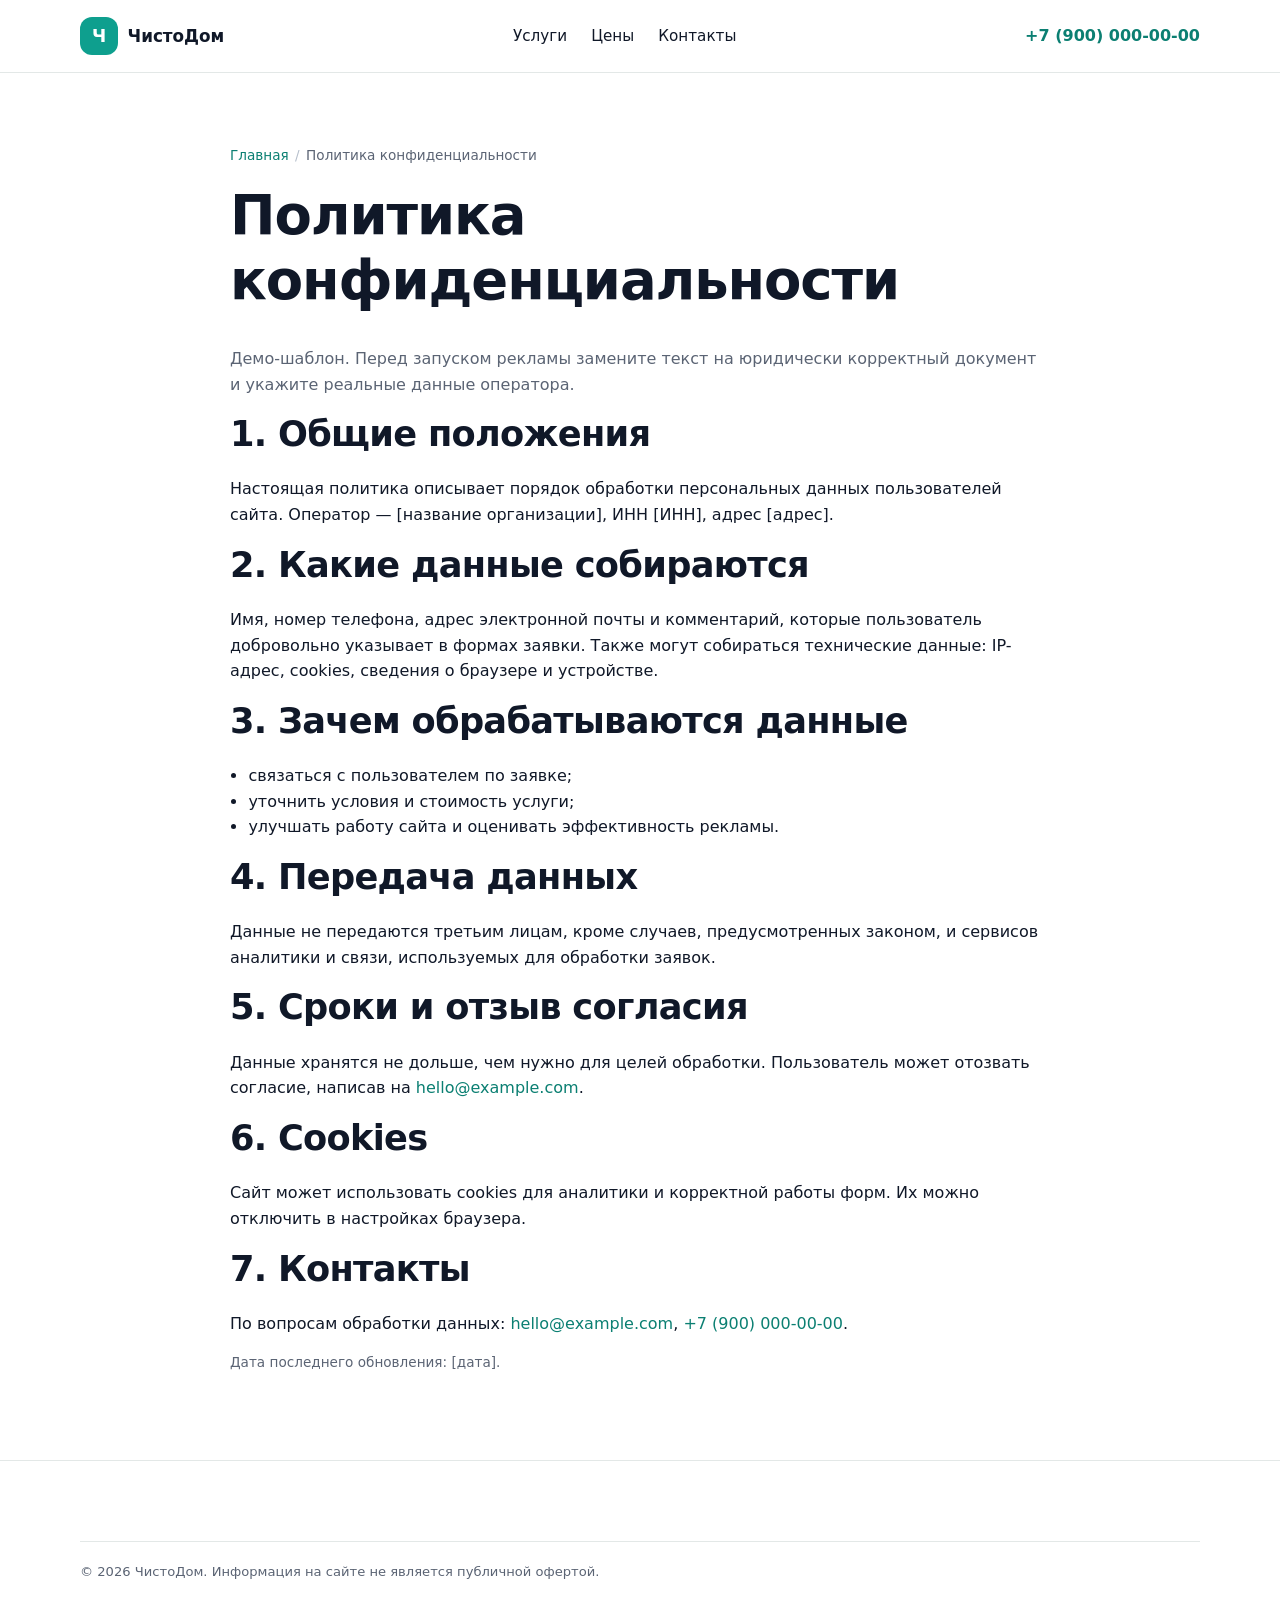
==== privacy.html @ 069d5538 "feat: каркас сайта химчистки и план продвижения" ====
<!DOCTYPE html>
<html lang="ru">
<head>
  <meta charset="utf-8">
  <meta name="viewport" content="width=device-width, initial-scale=1">
  <title>Политика конфиденциальности — ЧистоДом</title>
  <meta name="description" content="Политика обработки персональных данных сайта химчистки ЧистоДом.">
  <meta name="robots" content="noindex, follow">
  <link rel="stylesheet" href="css/styles.css">
</head>
<body>
  <a class="skip-link" href="#main">Перейти к содержанию</a>

  <header class="site-header">
    <div class="container header-inner">
      <a class="logo" href="index.html">
        <span class="logo-mark" aria-hidden="true">Ч</span>
        <span>ЧистоДом</span>
      </a>
      <nav class="nav" data-nav aria-label="Основная навигация">
        <a href="index.html#services">Услуги</a>
        <a href="index.html#prices">Цены</a>
        <a href="index.html#contacts">Контакты</a>
      </nav>
      <a class="header-phone" href="tel:+79000000000">+7 (900) 000-00-00</a>
      <button class="nav-toggle" type="button" data-nav-toggle aria-label="Открыть меню" aria-expanded="false"><span></span></button>
    </div>
  </header>

  <main id="main" class="section">
    <div class="container" style="max-width:820px">
      <div class="breadcrumbs" style="padding:0 0 1rem">
        <ol>
          <li><a href="index.html">Главная</a></li>
          <li>Политика конфиденциальности</li>
        </ol>
      </div>

      <h1>Политика конфиденциальности</h1>
      <p class="muted">Демо-шаблон. Перед запуском рекламы замените текст на юридически корректный документ и укажите реальные данные оператора.</p>

      <h2>1. Общие положения</h2>
      <p>Настоящая политика описывает порядок обработки персональных данных пользователей сайта. Оператор — [название организации], ИНН [ИНН], адрес [адрес].</p>

      <h2>2. Какие данные собираются</h2>
      <p>Имя, номер телефона, адрес электронной почты и комментарий, которые пользователь добровольно указывает в формах заявки. Также могут собираться технические данные: IP-адрес, cookies, сведения о браузере и устройстве.</p>

      <h2>3. Зачем обрабатываются данные</h2>
      <ul>
        <li>связаться с пользователем по заявке;</li>
        <li>уточнить условия и стоимость услуги;</li>
        <li>улучшать работу сайта и оценивать эффективность рекламы.</li>
      </ul>

      <h2>4. Передача данных</h2>
      <p>Данные не передаются третьим лицам, кроме случаев, предусмотренных законом, и сервисов аналитики и связи, используемых для обработки заявок.</p>

      <h2>5. Сроки и отзыв согласия</h2>
      <p>Данные хранятся не дольше, чем нужно для целей обработки. Пользователь может отозвать согласие, написав на <a href="mailto:hello@example.com">hello@example.com</a>.</p>

      <h2>6. Cookies</h2>
      <p>Сайт может использовать cookies для аналитики и корректной работы форм. Их можно отключить в настройках браузера.</p>

      <h2>7. Контакты</h2>
      <p>По вопросам обработки данных: <a href="mailto:hello@example.com">hello@example.com</a>, <a href="tel:+79000000000">+7 (900) 000-00-00</a>.</p>

      <p class="small muted">Дата последнего обновления: [дата].</p>
    </div>
  </main>

  <footer class="site-footer">
    <div class="container">
      <div class="footer-bottom">© <span data-year>2026</span> ЧистоДом. Информация на сайте не является публичной офертой.</div>
    </div>
  </footer>

  <script src="js/main.js" defer></script>
</body>
</html>
---- css/styles.css ----
/* =========================================================
   Химчистка — базовые стили
   Палитра и размеры меняются в :root
   ========================================================= */

:root {
  --ink: #101828;
  --muted: #5b6474;
  --accent: #0e9f8e;
  --accent-dark: #0b7f72;
  --accent-soft: #e6f6f3;
  --bg: #ffffff;
  --soft: #f4f7f6;
  --line: #e3e8e7;
  --radius: 16px;
  --radius-sm: 10px;
  --container: 1120px;
  --shadow: 0 18px 40px rgba(16, 24, 40, 0.08);
  --font: system-ui, -apple-system, "Segoe UI", Roboto, "Helvetica Neue", Arial, sans-serif;
}

*,
*::before,
*::after {
  box-sizing: border-box;
}

html {
  scroll-behavior: smooth;
}

body {
  margin: 0;
  font-family: var(--font);
  color: var(--ink);
  background: var(--bg);
  line-height: 1.6;
  -webkit-font-smoothing: antialiased;
}

img {
  max-width: 100%;
  display: block;
}

a {
  color: var(--accent-dark);
  text-decoration: none;
}

a:hover {
  text-decoration: underline;
}

h1,
h2,
h3,
h4 {
  line-height: 1.2;
  margin: 0 0 0.6em;
  letter-spacing: -0.02em;
}

h1 {
  font-size: clamp(2rem, 4.4vw, 3.4rem);
}

h2 {
  font-size: clamp(1.5rem, 2.8vw, 2.2rem);
}

h3 {
  font-size: 1.2rem;
}

p {
  margin: 0 0 1em;
}

ul {
  padding-left: 1.15em;
}

.container {
  width: min(100% - 2rem, var(--container));
  margin-inline: auto;
}

.section {
  padding: 4.5rem 0;
}

.section--soft {
  background: var(--soft);
}

.section-head {
  max-width: 680px;
  margin-bottom: 2.2rem;
}

.section-head p {
  color: var(--muted);
  margin-bottom: 0;
}

.eyebrow {
  display: inline-block;
  margin-bottom: 0.7rem;
  color: var(--accent-dark);
  font-size: 0.8rem;
  font-weight: 700;
  letter-spacing: 0.08em;
  text-transform: uppercase;
}

/* ---------- Кнопки ---------- */

.btn {
  display: inline-flex;
  align-items: center;
  justify-content: center;
  gap: 0.5rem;
  min-height: 48px;
  padding: 0.75rem 1.4rem;
  border: 1px solid transparent;
  border-radius: 999px;
  font: inherit;
  font-weight: 600;
  text-decoration: none;
  cursor: pointer;
  transition: background-color 0.2s, color 0.2s, border-color 0.2s, transform 0.2s;
}

.btn:hover {
  text-decoration: none;
  transform: translateY(-1px);
}

.btn--primary {
  background: var(--accent);
  color: #fff;
}

.btn--primary:hover {
  background: var(--accent-dark);
}

.btn--ghost {
  border-color: var(--line);
  background: #fff;
  color: var(--ink);
}

.btn--ghost:hover {
  border-color: var(--accent);
  color: var(--accent-dark);
}

.btn--wide {
  width: 100%;
}

/* ---------- Шапка ---------- */

.site-header {
  position: sticky;
  top: 0;
  z-index: 50;
  background: rgba(255, 255, 255, 0.94);
  backdrop-filter: blur(10px);
  border-bottom: 1px solid var(--line);
}

.header-inner {
  display: flex;
  align-items: center;
  justify-content: space-between;
  gap: 1rem;
  min-height: 72px;
}

.logo {
  display: inline-flex;
  align-items: center;
  gap: 0.6rem;
  color: var(--ink);
  font-weight: 800;
  font-size: 1.05rem;
  text-decoration: none;
}

.logo:hover {
  text-decoration: none;
}

.logo-mark {
  display: grid;
  place-items: center;
  width: 38px;
  height: 38px;
  border-radius: 12px;
  background: var(--accent);
  color: #fff;
  font-size: 1.1rem;
}

.nav {
  display: flex;
  align-items: center;
  gap: 1.5rem;
}

.nav a {
  color: var(--ink);
  font-size: 0.95rem;
  font-weight: 500;
}

.nav a:hover {
  color: var(--accent-dark);
  text-decoration: none;
}

.header-phone {
  font-weight: 700;
  white-space: nowrap;
}

.nav-toggle {
  display: none;
  width: 44px;
  height: 44px;
  padding: 0;
  border: 1px solid var(--line);
  border-radius: 12px;
  background: #fff;
  cursor: pointer;
}

.nav-toggle span,
.nav-toggle span::before,
.nav-toggle span::after {
  display: block;
  width: 20px;
  height: 2px;
  margin-inline: auto;
  background: var(--ink);
  content: "";
  position: relative;
}

.nav-toggle span::before {
  position: absolute;
  top: -6px;
}

.nav-toggle span::after {
  position: absolute;
  top: 6px;
}

/* ---------- Hero ---------- */

.hero {
  position: relative;
  overflow: hidden;
  padding: 5rem 0 4.5rem;
  background:
    radial-gradient(circle at 85% 15%, rgba(14, 159, 142, 0.16), transparent 45%),
    linear-gradient(180deg, #f7fbfa 0%, #ffffff 100%);
}

.hero-grid {
  display: grid;
  grid-template-columns: 1.15fr 0.85fr;
  gap: 3rem;
  align-items: center;
}

.hero p.lead {
  max-width: 560px;
  font-size: 1.12rem;
  color: var(--muted);
}

.hero-actions {
  display: flex;
  flex-wrap: wrap;
  gap: 0.8rem;
  margin: 1.6rem 0 1.4rem;
}

.hero-points {
  display: flex;
  flex-wrap: wrap;
  gap: 0.5rem 1.2rem;
  padding: 0;
  margin: 0;
  list-style: none;
  color: var(--muted);
  font-size: 0.92rem;
}

.hero-points li::before {
  content: "✓";
  margin-right: 0.4rem;
  color: var(--accent);
  font-weight: 700;
}

.hero-card {
  padding: 1.6rem;
  border: 1px solid var(--line);
  border-radius: var(--radius);
  background: #fff;
  box-shadow: var(--shadow);
}

.hero-card h3 {
  margin-bottom: 0.3rem;
}

.hero-card p {
  color: var(--muted);
  font-size: 0.92rem;
}

.mini-form {
  display: grid;
  gap: 0.7rem;
}

.field {
  display: grid;
  gap: 0.3rem;
}

.field label {
  font-size: 0.82rem;
  font-weight: 600;
  color: var(--muted);
}

input,
select,
textarea {
  width: 100%;
  min-height: 46px;
  padding: 0.65rem 0.8rem;
  border: 1px solid var(--line);
  border-radius: var(--radius-sm);
  background: #fff;
  color: var(--ink);
  font: inherit;
  font-size: 0.95rem;
}

input:focus,
select:focus,
textarea:focus {
  outline: 2px solid rgba(14, 159, 142, 0.35);
  outline-offset: 1px;
  border-color: var(--accent);
}

textarea {
  min-height: 90px;
  resize: vertical;
}

.form-note {
  margin: 0;
  color: var(--muted);
  font-size: 0.78rem;
}

.form-status {
  margin: 0;
  font-size: 0.88rem;
  color: var(--accent-dark);
}

/* ---------- Сетки и карточки ---------- */

.grid {
  display: grid;
  gap: 1.2rem;
}

.grid--3 {
  grid-template-columns: repeat(3, 1fr);
}

.grid--4 {
  grid-template-columns: repeat(4, 1fr);
}

.card {
  padding: 1.5rem;
  border: 1px solid var(--line);
  border-radius: var(--radius);
  background: #fff;
}

.card h3 {
  margin-bottom: 0.4rem;
}

.card p {
  margin: 0;
  color: var(--muted);
  font-size: 0.94rem;
}

.card-link {
  display: inline-block;
  margin-top: 1rem;
  font-weight: 600;
  font-size: 0.92rem;
}

.service-card {
  display: flex;
  flex-direction: column;
  transition: border-color 0.2s, transform 0.2s, box-shadow 0.2s;
}

.service-card:hover {
  border-color: var(--accent);
  transform: translateY(-2px);
  box-shadow: var(--shadow);
}

.service-icon {
  display: grid;
  place-items: center;
  width: 46px;
  height: 46px;
  margin-bottom: 1rem;
  border-radius: 12px;
  background: var(--accent-soft);
  color: var(--accent-dark);
  font-size: 1.25rem;
}

.service-card .card-link {
  margin-top: auto;
  padding-top: 1rem;
}

/* ---------- Шаги ---------- */

.steps {
  counter-reset: step;
  display: grid;
  gap: 1.2rem;
  grid-template-columns: repeat(3, 1fr);
}

.step {
  position: relative;
  padding: 1.5rem;
  border-radius: var(--radius);
  background: #fff;
  border: 1px solid var(--line);
}

.step::before {
  counter-increment: step;
  content: counter(step);
  display: grid;
  place-items: center;
  width: 36px;
  height: 36px;
  margin-bottom: 1rem;
  border-radius: 50%;
  background: var(--accent);
  color: #fff;
  font-weight: 700;
}

.step p {
  margin: 0;
  color: var(--muted);
  font-size: 0.94rem;
}

/* ---------- Преимущества ---------- */

.feature {
  padding: 1.2rem 0;
}

.feature h3 {
  font-size: 1.02rem;
  margin-bottom: 0.25rem;
}

.feature p {
  margin: 0;
  color: var(--muted);
  font-size: 0.9rem;
}

/* ---------- Отзывы ---------- */

.review {
  display: flex;
  flex-direction: column;
  gap: 0.7rem;
  padding: 1.4rem;
  border: 1px solid var(--line);
  border-radius: var(--radius);
  background: #fff;
}

.review p {
  margin: 0;
  font-size: 0.94rem;
}

.review-author {
  color: var(--muted);
  font-size: 0.85rem;
}

.stars {
  color: #f0a500;
  letter-spacing: 0.1em;
}

/* ---------- FAQ ---------- */

.faq {
  display: grid;
  gap: 0.7rem;
  max-width: 820px;
}

.faq details {
  border: 1px solid var(--line);
  border-radius: var(--radius-sm);
  background: #fff;
  padding: 1rem 1.2rem;
}

.faq summary {
  cursor: pointer;
  font-weight: 600;
  list-style: none;
}

.faq summary::-webkit-details-marker {
  display: none;
}

.faq summary::after {
  content: "+";
  float: right;
  color: var(--accent-dark);
  font-size: 1.2rem;
  line-height: 1;
}

.faq details[open] summary::after {
  content: "–";
}

.faq details p {
  margin: 0.8rem 0 0;
  color: var(--muted);
  font-size: 0.94rem;
}

/* ---------- CTA ---------- */

.cta {
  display: grid;
  grid-template-columns: 1.2fr 0.8fr;
  gap: 2rem;
  align-items: center;
  padding: 2.4rem;
  border-radius: var(--radius);
  background: var(--ink);
  color: #fff;
}

.cta h2 {
  margin-bottom: 0.4rem;
}

.cta p {
  margin: 0;
  color: #c8d0dd;
}

.cta .btn--primary {
  background: var(--accent);
}

/* ---------- Форма ---------- */

.contact-grid {
  display: grid;
  grid-template-columns: 1fr 1fr;
  gap: 2rem;
  align-items: start;
}

.contact-form {
  display: grid;
  gap: 0.9rem;
  padding: 1.6rem;
  border: 1px solid var(--line);
  border-radius: var(--radius);
  background: #fff;
}

.contact-list {
  padding: 0;
  margin: 1.2rem 0 0;
  list-style: none;
  display: grid;
  gap: 0.7rem;
  color: var(--muted);
}

.contact-list strong {
  color: var(--ink);
}

/* ---------- Подвал ---------- */

.site-footer {
  padding: 3rem 0 2rem;
  border-top: 1px solid var(--line);
  background: #fff;
  color: var(--muted);
  font-size: 0.9rem;
}

.footer-grid {
  display: grid;
  grid-template-columns: 1.4fr 1fr 1fr;
  gap: 2rem;
}

.footer-grid h4 {
  color: var(--ink);
  font-size: 0.95rem;
  margin-bottom: 0.6rem;
}

.footer-grid ul {
  padding: 0;
  margin: 0;
  list-style: none;
  display: grid;
  gap: 0.4rem;
}

.footer-bottom {
  margin-top: 2rem;
  padding-top: 1.2rem;
  border-top: 1px solid var(--line);
  font-size: 0.82rem;
}

/* ---------- Хлебные крошки ---------- */

.breadcrumbs {
  padding: 1rem 0 0;
  font-size: 0.85rem;
  color: var(--muted);
}

.breadcrumbs ol {
  display: flex;
  flex-wrap: wrap;
  gap: 0.4rem;
  padding: 0;
  margin: 0;
  list-style: none;
}

.breadcrumbs li + li::before {
  content: "/";
  margin-right: 0.4rem;
  color: #b6bfcb;
}

/* ---------- Страница услуги ---------- */

.page-hero {
  padding: 2.4rem 0 3rem;
  background: linear-gradient(180deg, #f7fbfa, #fff);
}

.page-hero p {
  max-width: 680px;
  color: var(--muted);
  font-size: 1.05rem;
}

.split {
  display: grid;
  grid-template-columns: 1.1fr 0.9fr;
  gap: 2.4rem;
  align-items: start;
}

.price-table {
  width: 100%;
  border-collapse: collapse;
  background: #fff;
  border: 1px solid var(--line);
  border-radius: var(--radius);
  overflow: hidden;
}

.price-table th,
.price-table td {
  padding: 0.8rem 1rem;
  border-bottom: 1px solid var(--line);
  text-align: left;
  font-size: 0.94rem;
}

.price-table th {
  background: var(--soft);
  font-size: 0.85rem;
  text-transform: uppercase;
  letter-spacing: 0.04em;
  color: var(--muted);
}

.price-table tr:last-child td {
  border-bottom: 0;
}

.price-table .num {
  text-align: right;
  white-space: nowrap;
  font-weight: 600;
}

/* ---------- Утилиты ---------- */

.muted {
  color: var(--muted);
}

.small {
  font-size: 0.85rem;
}

.center {
  text-align: center;
}

.mt-0 {
  margin-top: 0;
}

.mb-0 {
  margin-bottom: 0;
}

.skip-link {
  position: absolute;
  left: -9999px;
  top: 0;
  z-index: 100;
  padding: 0.8rem 1rem;
  background: #fff;
  color: var(--ink);
}

.skip-link:focus {
  left: 1rem;
  top: 1rem;
}

/* ---------- Адаптив ---------- */

@media (max-width: 960px) {
  .hero-grid,
  .contact-grid,
  .split,
  .cta {
    grid-template-columns: 1fr;
  }

  .grid--4 {
    grid-template-columns: repeat(2, 1fr);
  }

  .footer-grid {
    grid-template-columns: 1fr 1fr;
  }
}

@media (max-width: 760px) {
  .section {
    padding: 3.2rem 0;
  }

  .nav {
    position: absolute;
    top: 72px;
    left: 0;
    right: 0;
    display: none;
    flex-direction: column;
    align-items: flex-start;
    gap: 0;
    padding: 1rem 1.25rem;
    background: #fff;
    border-bottom: 1px solid var(--line);
  }

  .nav.is-open {
    display: flex;
  }

  .nav a {
    width: 100%;
    padding: 0.7rem 0;
    border-bottom: 1px solid var(--line);
  }

  .nav a:last-child {
    border-bottom: 0;
  }

  .nav-toggle {
    display: block;
  }

  .header-phone {
    display: none;
  }

  .grid--3,
  .grid--4,
  .steps {
    grid-template-columns: 1fr;
  }

  .footer-grid {
    grid-template-columns: 1fr;
  }

  .hero {
    padding: 3.2rem 0;
  }

  .cta {
    padding: 1.6rem;
  }

  .price-table th,
  .price-table td {
    padding: 0.65rem 0.7rem;
    font-size: 0.88rem;
  }
}

@media (prefers-reduced-motion: reduce) {
  *,
  *::before,
  *::after {
    scroll-behavior: auto !important;
    transition: none !important;
  }
}
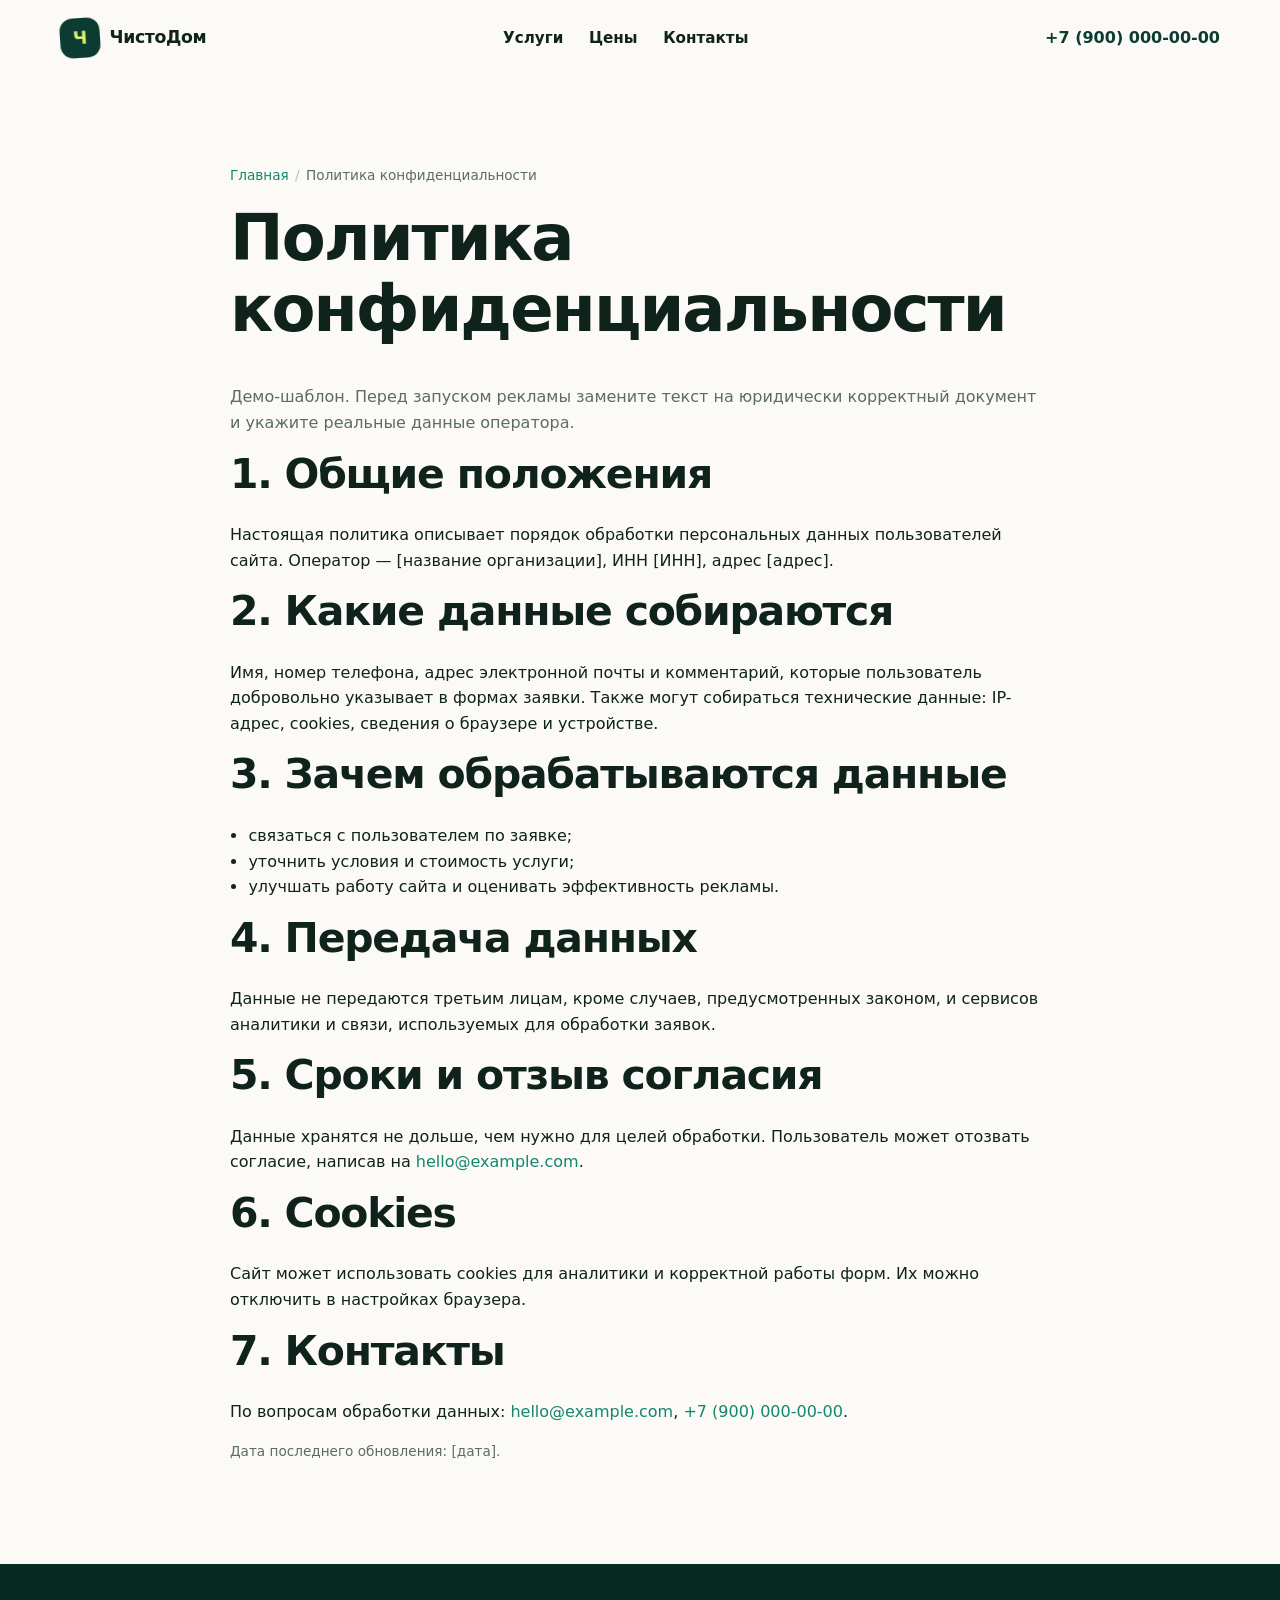
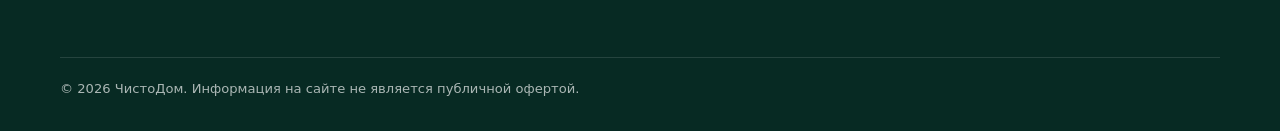
==== commit 5e0dfe82: "feat: новый дизайн сайта — фото, палитра изумруд/лайм и анимации" ====
--- a/privacy.html
+++ b/privacy.html
@@ -2,6 +2,7 @@
 <html lang="ru">
 <head>
   <meta charset="utf-8">
+  <script>document.documentElement.classList.add("js");</script>
   <meta name="viewport" content="width=device-width, initial-scale=1">
   <title>Политика конфиденциальности — ЧистоДом</title>
   <meta name="description" content="Политика обработки персональных данных сайта химчистки ЧистоДом.">
--- a/css/styles.css
+++ b/css/styles.css
@@ -1,22 +1,28 @@
 /* =========================================================
-   Химчистка — базовые стили
-   Палитра и размеры меняются в :root
+   Химчистка — стили
+   Палитра: глубокий изумруд, мята, лайм, тёплый крем
    ========================================================= */
 
 :root {
-  --ink: #101828;
-  --muted: #5b6474;
-  --accent: #0e9f8e;
-  --accent-dark: #0b7f72;
-  --accent-soft: #e6f6f3;
-  --bg: #ffffff;
-  --soft: #f4f7f6;
-  --line: #e3e8e7;
-  --radius: 16px;
-  --radius-sm: 10px;
-  --container: 1120px;
-  --shadow: 0 18px 40px rgba(16, 24, 40, 0.08);
+  --forest: #0c3b31;
+  --forest-deep: #072a23;
+  --emerald: #14866d;
+  --mint: #b8efe0;
+  --lime: #d9f26b;
+  --lime-bright: #e8ff8a;
+  --cream: #fbfaf6;
+  --sand: #f1ece1;
+  --ink: #10221c;
+  --muted: #5c6b64;
+  --line: #e2e6df;
+  --white: #ffffff;
+  --radius: 22px;
+  --radius-sm: 14px;
+  --container: 1160px;
+  --shadow-sm: 0 4px 16px rgba(12, 59, 49, 0.06);
+  --shadow: 0 24px 60px rgba(12, 59, 49, 0.14);
   --font: system-ui, -apple-system, "Segoe UI", Roboto, "Helvetica Neue", Arial, sans-serif;
+  --ease: cubic-bezier(0.22, 1, 0.36, 1);
 }
 
 *,
@@ -33,9 +39,10 @@
   margin: 0;
   font-family: var(--font);
   color: var(--ink);
-  background: var(--bg);
+  background: var(--cream);
   line-height: 1.6;
   -webkit-font-smoothing: antialiased;
+  overflow-x: hidden;
 }
 
 img {
@@ -44,7 +51,7 @@
 }
 
 a {
-  color: var(--accent-dark);
+  color: var(--emerald);
   text-decoration: none;
 }
 
@@ -56,21 +63,22 @@
 h2,
 h3,
 h4 {
-  line-height: 1.2;
+  line-height: 1.12;
   margin: 0 0 0.6em;
-  letter-spacing: -0.02em;
+  letter-spacing: -0.03em;
+  font-weight: 800;
 }
 
 h1 {
-  font-size: clamp(2rem, 4.4vw, 3.4rem);
+  font-size: clamp(2.3rem, 5vw, 4.1rem);
 }
 
 h2 {
-  font-size: clamp(1.5rem, 2.8vw, 2.2rem);
+  font-size: clamp(1.7rem, 3.2vw, 2.6rem);
 }
 
 h3 {
-  font-size: 1.2rem;
+  font-size: 1.22rem;
 }
 
 p {
@@ -81,80 +89,151 @@
   padding-left: 1.15em;
 }
 
+::selection {
+  background: var(--lime);
+  color: var(--forest);
+}
+
 .container {
-  width: min(100% - 2rem, var(--container));
+  width: min(100% - 2.5rem, var(--container));
   margin-inline: auto;
 }
 
 .section {
-  padding: 4.5rem 0;
+  padding: 5.5rem 0;
+  position: relative;
 }
 
 .section--soft {
-  background: var(--soft);
+  background: var(--sand);
+}
+
+.section--dark {
+  background: var(--forest);
+  color: var(--white);
+}
+
+.section--dark p {
+  color: rgba(255, 255, 255, 0.72);
+}
+
+.section--dark .eyebrow {
+  color: var(--lime);
 }
 
 .section-head {
-  max-width: 680px;
-  margin-bottom: 2.2rem;
+  max-width: 700px;
+  margin-bottom: 2.6rem;
 }
 
 .section-head p {
   color: var(--muted);
   margin-bottom: 0;
+  font-size: 1.05rem;
+}
+
+.section--dark .section-head p {
+  color: rgba(255, 255, 255, 0.72);
 }
 
 .eyebrow {
-  display: inline-block;
-  margin-bottom: 0.7rem;
-  color: var(--accent-dark);
-  font-size: 0.8rem;
-  font-weight: 700;
-  letter-spacing: 0.08em;
+  display: inline-flex;
+  align-items: center;
+  gap: 0.5rem;
+  margin-bottom: 0.9rem;
+  color: var(--emerald);
+  font-size: 0.78rem;
+  font-weight: 800;
+  letter-spacing: 0.14em;
   text-transform: uppercase;
 }
 
+.eyebrow::before {
+  content: "";
+  width: 22px;
+  height: 2px;
+  background: currentColor;
+  border-radius: 2px;
+}
+
 /* ---------- Кнопки ---------- */
 
 .btn {
+  position: relative;
   display: inline-flex;
   align-items: center;
   justify-content: center;
   gap: 0.5rem;
-  min-height: 48px;
-  padding: 0.75rem 1.4rem;
+  min-height: 52px;
+  padding: 0.8rem 1.6rem;
   border: 1px solid transparent;
   border-radius: 999px;
   font: inherit;
-  font-weight: 600;
+  font-weight: 700;
   text-decoration: none;
   cursor: pointer;
-  transition: background-color 0.2s, color 0.2s, border-color 0.2s, transform 0.2s;
+  overflow: hidden;
+  transition: background-color 0.25s var(--ease), color 0.25s var(--ease),
+    border-color 0.25s var(--ease), transform 0.25s var(--ease), box-shadow 0.25s var(--ease);
 }
 
 .btn:hover {
   text-decoration: none;
-  transform: translateY(-1px);
+  transform: translateY(-2px);
+}
+
+.btn:active {
+  transform: translateY(0);
 }
 
 .btn--primary {
-  background: var(--accent);
-  color: #fff;
+  background: var(--lime);
+  color: var(--forest);
+  box-shadow: 0 10px 26px rgba(217, 242, 107, 0.3);
+}
+
+.btn--primary::after {
+  content: "";
+  position: absolute;
+  top: 0;
+  left: -120%;
+  width: 60%;
+  height: 100%;
+  background: linear-gradient(100deg, transparent, rgba(255, 255, 255, 0.65), transparent);
+  transform: skewX(-18deg);
+  transition: left 0.6s var(--ease);
 }
 
 .btn--primary:hover {
-  background: var(--accent-dark);
+  background: var(--lime-bright);
+  box-shadow: 0 16px 34px rgba(217, 242, 107, 0.42);
+}
+
+.btn--primary:hover::after {
+  left: 160%;
 }
 
 .btn--ghost {
   border-color: var(--line);
-  background: #fff;
+  background: transparent;
   color: var(--ink);
 }
 
 .btn--ghost:hover {
-  border-color: var(--accent);
-  color: var(--accent-dark);
+  border-color: var(--emerald);
+  color: var(--emerald);
+}
+
+.btn--light {
+  border-color: rgba(255, 255, 255, 0.34);
+  background: rgba(255, 255, 255, 0.06);
+  color: var(--white);
+  backdrop-filter: blur(6px);
+}
+
+.btn--light:hover {
+  border-color: var(--lime);
+  color: var(--lime);
 }
 
 .btn--wide {
@@ -167,9 +246,17 @@
   position: sticky;
   top: 0;
   z-index: 50;
-  background: rgba(255, 255, 255, 0.94);
-  backdrop-filter: blur(10px);
-  border-bottom: 1px solid var(--line);
+  background: rgba(251, 250, 246, 0.88);
+  backdrop-filter: blur(14px);
+  border-bottom: 1px solid transparent;
+  transition: border-color 0.3s var(--ease), box-shadow 0.3s var(--ease),
+    background-color 0.3s var(--ease);
+}
+
+.site-header.is-scrolled {
+  border-bottom-color: var(--line);
+  box-shadow: 0 8px 30px rgba(12, 59, 49, 0.07);
+  background: rgba(251, 250, 246, 0.96);
 }
 
 .header-inner {
@@ -177,7 +264,7 @@
   align-items: center;
   justify-content: space-between;
   gap: 1rem;
-  min-height: 72px;
+  min-height: 76px;
 }
 
 .logo {
@@ -186,8 +273,9 @@
   gap: 0.6rem;
   color: var(--ink);
   font-weight: 800;
-  font-size: 1.05rem;
+  font-size: 1.08rem;
   text-decoration: none;
+  letter-spacing: -0.02em;
 }
 
 .logo:hover {
@@ -197,34 +285,60 @@
 .logo-mark {
   display: grid;
   place-items: center;
-  width: 38px;
-  height: 38px;
-  border-radius: 12px;
-  background: var(--accent);
-  color: #fff;
+  width: 40px;
+  height: 40px;
+  border-radius: 13px;
+  background: var(--forest);
+  color: var(--lime);
   font-size: 1.1rem;
+  font-weight: 800;
+  transform: rotate(-4deg);
+  transition: transform 0.3s var(--ease);
+}
+
+.logo:hover .logo-mark {
+  transform: rotate(4deg) scale(1.05);
 }
 
 .nav {
   display: flex;
   align-items: center;
-  gap: 1.5rem;
+  gap: 1.6rem;
 }
 
 .nav a {
+  position: relative;
   color: var(--ink);
   font-size: 0.95rem;
-  font-weight: 500;
+  font-weight: 600;
+}
+
+.nav a::after {
+  content: "";
+  position: absolute;
+  left: 0;
+  bottom: -6px;
+  width: 100%;
+  height: 2px;
+  background: var(--lime);
+  transform: scaleX(0);
+  transform-origin: left;
+  transition: transform 0.3s var(--ease);
 }
 
 .nav a:hover {
-  color: var(--accent-dark);
+  color: var(--forest);
   text-decoration: none;
 }
 
+.nav a:hover::after {
+  transform: scaleX(1);
+}
+
 .header-phone {
-  font-weight: 700;
+  font-weight: 800;
   white-space: nowrap;
+  color: var(--forest);
 }
 
 .nav-toggle {
@@ -233,8 +347,8 @@
   height: 44px;
   padding: 0;
   border: 1px solid var(--line);
-  border-radius: 12px;
-  background: #fff;
+  border-radius: 13px;
+  background: var(--white);
   cursor: pointer;
 }
 
@@ -248,6 +362,7 @@
   background: var(--ink);
   content: "";
   position: relative;
+  transition: transform 0.3s var(--ease), opacity 0.3s var(--ease);
 }
 
 .nav-toggle span::before {
@@ -264,81 +379,122 @@
 
 .hero {
   position: relative;
+  display: flex;
+  align-items: center;
+  min-height: 760px;
+  padding: 5rem 0;
+  background: var(--forest);
+  color: var(--white);
   overflow: hidden;
-  padding: 5rem 0 4.5rem;
+}
+
+.hero-bg {
+  position: absolute;
+  inset: 0;
+  z-index: 0;
+}
+
+.hero-bg img {
+  width: 100%;
+  height: 100%;
+  object-fit: cover;
+  object-position: center;
+  animation: heroZoom 18s ease-out both;
+}
+
+.hero-bg::after {
+  content: "";
+  position: absolute;
+  inset: 0;
   background:
-    radial-gradient(circle at 85% 15%, rgba(14, 159, 142, 0.16), transparent 45%),
-    linear-gradient(180deg, #f7fbfa 0%, #ffffff 100%);
+    linear-gradient(90deg, rgba(6, 32, 26, 0.94) 0%, rgba(6, 32, 26, 0.78) 42%, rgba(6, 32, 26, 0.22) 78%),
+    linear-gradient(0deg, rgba(6, 32, 26, 0.55), transparent 45%);
 }
 
 .hero-grid {
+  position: relative;
+  z-index: 1;
   display: grid;
   grid-template-columns: 1.15fr 0.85fr;
-  gap: 3rem;
+  gap: 3.5rem;
   align-items: center;
+  width: min(100% - 2.5rem, var(--container));
+  margin-inline: auto;
+}
+
+.hero .eyebrow {
+  color: var(--lime);
+}
+
+.hero h1 {
+  color: var(--white);
+  max-width: 720px;
 }
 
 .hero p.lead {
   max-width: 560px;
-  font-size: 1.12rem;
-  color: var(--muted);
+  font-size: 1.14rem;
+  color: rgba(255, 255, 255, 0.78);
 }
 
 .hero-actions {
   display: flex;
   flex-wrap: wrap;
   gap: 0.8rem;
-  margin: 1.6rem 0 1.4rem;
+  margin: 1.8rem 0 1.6rem;
 }
 
 .hero-points {
   display: flex;
   flex-wrap: wrap;
-  gap: 0.5rem 1.2rem;
+  gap: 0.55rem 1.4rem;
   padding: 0;
   margin: 0;
   list-style: none;
-  color: var(--muted);
+  color: rgba(255, 255, 255, 0.8);
   font-size: 0.92rem;
 }
 
 .hero-points li::before {
   content: "✓";
   margin-right: 0.4rem;
-  color: var(--accent);
-  font-weight: 700;
+  color: var(--lime);
+  font-weight: 800;
 }
 
 .hero-card {
-  padding: 1.6rem;
-  border: 1px solid var(--line);
+  padding: 1.8rem;
+  border: 1px solid rgba(255, 255, 255, 0.2);
   border-radius: var(--radius);
-  background: #fff;
-  box-shadow: var(--shadow);
+  background: rgba(255, 255, 255, 0.96);
+  color: var(--ink);
+  box-shadow: 0 30px 80px rgba(0, 0, 0, 0.28);
+  backdrop-filter: blur(8px);
+  animation: floatIn 1s 0.35s var(--ease) both;
 }
 
 .hero-card h3 {
   margin-bottom: 0.3rem;
 }
 
-.hero-card p {
+.hero-card > p {
   color: var(--muted);
-  font-size: 0.92rem;
+  font-size: 0.93rem;
 }
 
 .mini-form {
   display: grid;
-  gap: 0.7rem;
+  gap: 0.75rem;
 }
 
 .field {
   display: grid;
-  gap: 0.3rem;
+  gap: 0.32rem;
 }
 
 .field label {
-  font-size: 0.82rem;
-  font-weight: 600;
+  font-size: 0.8rem;
+  font-weight: 700;
   color: var(--muted);
 }
 
@@ -346,46 +502,82 @@
 select,
 textarea {
   width: 100%;
-  min-height: 46px;
-  padding: 0.65rem 0.8rem;
+  min-height: 50px;
+  padding: 0.7rem 0.9rem;
   border: 1px solid var(--line);
   border-radius: var(--radius-sm);
-  background: #fff;
+  background: var(--cream);
   color: var(--ink);
   font: inherit;
   font-size: 0.95rem;
+  transition: border-color 0.2s, box-shadow 0.2s, background-color 0.2s;
 }
 
 input:focus,
 select:focus,
 textarea:focus {
-  outline: 2px solid rgba(14, 159, 142, 0.35);
-  outline-offset: 1px;
-  border-color: var(--accent);
+  outline: none;
+  border-color: var(--emerald);
+  background: var(--white);
+  box-shadow: 0 0 0 4px rgba(20, 134, 109, 0.14);
 }
 
 textarea {
-  min-height: 90px;
+  min-height: 96px;
   resize: vertical;
 }
 
 .form-note {
   margin: 0;
   color: var(--muted);
-  font-size: 0.78rem;
+  font-size: 0.77rem;
 }
 
 .form-status {
   margin: 0;
   font-size: 0.88rem;
-  color: var(--accent-dark);
+  color: var(--emerald);
+  font-weight: 600;
+}
+
+/* ---------- Бегущая строка ---------- */
+
+.marquee {
+  overflow: hidden;
+  padding: 0.9rem 0;
+  background: var(--lime);
+  color: var(--forest);
+}
+
+.marquee-track {
+  display: flex;
+  align-items: center;
+  width: max-content;
+  gap: 2.4rem;
+  animation: marquee 30s linear infinite;
+}
+
+.marquee span {
+  display: inline-flex;
+  align-items: center;
+  gap: 2.4rem;
+  font-weight: 800;
+  font-size: 0.92rem;
+  letter-spacing: 0.12em;
+  text-transform: uppercase;
+  white-space: nowrap;
+}
+
+.marquee span::after {
+  content: "✦";
+  color: var(--emerald);
 }
 
 /* ---------- Сетки и карточки ---------- */
 
 .grid {
   display: grid;
-  gap: 1.2rem;
+  gap: 1.4rem;
 }
 
 .grid--3 {
@@ -396,11 +588,23 @@
   grid-template-columns: repeat(4, 1fr);
 }
 
+.grid--services {
+  grid-template-columns: repeat(2, 1fr);
+}
+
 .card {
-  padding: 1.5rem;
+  padding: 1.6rem;
   border: 1px solid var(--line);
   border-radius: var(--radius);
-  background: #fff;
+  background: var(--white);
+  transition: transform 0.35s var(--ease), box-shadow 0.35s var(--ease),
+    border-color 0.35s var(--ease);
+}
+
+.card:hover {
+  transform: translateY(-4px);
+  box-shadow: var(--shadow);
+  border-color: transparent;
 }
 
 .card h3 {
@@ -410,26 +614,69 @@
 .card p {
   margin: 0;
   color: var(--muted);
-  font-size: 0.94rem;
+  font-size: 0.95rem;
 }
 
 .card-link {
   display: inline-block;
   margin-top: 1rem;
-  font-weight: 600;
+  font-weight: 700;
   font-size: 0.92rem;
+  color: var(--emerald);
+}
+
+.card-link:hover {
+  color: var(--forest);
 }
 
 .service-card {
   display: flex;
   flex-direction: column;
-  transition: border-color 0.2s, transform 0.2s, box-shadow 0.2s;
-}
-
-.service-card:hover {
-  border-color: var(--accent);
-  transform: translateY(-2px);
-  box-shadow: var(--shadow);
+  padding: 0;
+  overflow: hidden;
+}
+
+.service-media {
+  position: relative;
+  aspect-ratio: 4 / 3;
+  overflow: hidden;
+  background: var(--sand);
+}
+
+.service-media img {
+  width: 100%;
+  height: 100%;
+  object-fit: cover;
+  transition: transform 0.8s var(--ease);
+}
+
+.service-card:hover .service-media img {
+  transform: scale(1.06);
+}
+
+.service-media::after {
+  content: "";
+  position: absolute;
+  inset: 0;
+  background: linear-gradient(180deg, transparent 55%, rgba(7, 42, 35, 0.28));
+  opacity: 0;
+  transition: opacity 0.4s var(--ease);
+}
+
+.service-card:hover .service-media::after {
+  opacity: 1;
+}
+
+.service-body {
+  display: flex;
+  flex-direction: column;
+  flex: 1;
+  padding: 1.5rem 1.5rem 1.6rem;
+}
+
+.service-body .card-link {
+  margin-top: auto;
+  padding-top: 1rem;
 }
 
 .service-icon {
@@ -438,15 +685,9 @@
   width: 46px;
   height: 46px;
   margin-bottom: 1rem;
-  border-radius: 12px;
-  background: var(--accent-soft);
-  color: var(--accent-dark);
-  font-size: 1.25rem;
-}
-
-.service-card .card-link {
-  margin-top: auto;
-  padding-top: 1rem;
+  border-radius: 13px;
+  background: var(--sand);
+  color: var(--emerald);
 }
 
 /* ---------- Шаги ---------- */
@@ -454,42 +695,70 @@
 .steps {
   counter-reset: step;
   display: grid;
-  gap: 1.2rem;
+  gap: 1.4rem;
   grid-template-columns: repeat(3, 1fr);
 }
 
 .step {
   position: relative;
-  padding: 1.5rem;
+  padding: 1.8rem;
   border-radius: var(--radius);
-  background: #fff;
-  border: 1px solid var(--line);
+  background: rgba(255, 255, 255, 0.06);
+  border: 1px solid rgba(255, 255, 255, 0.12);
+  transition: transform 0.35s var(--ease), background-color 0.35s var(--ease);
+}
+
+.step:hover {
+  transform: translateY(-4px);
+  background: rgba(255, 255, 255, 0.09);
 }
 
 .step::before {
   counter-increment: step;
-  content: counter(step);
+  content: "0" counter(step);
+  display: block;
+  margin-bottom: 1rem;
+  color: var(--lime);
+  font-size: 2.4rem;
+  font-weight: 800;
+  line-height: 1;
+}
+
+.step h3 {
+  color: var(--white);
+}
+
+.step p {
+  margin: 0;
+  color: rgba(255, 255, 255, 0.7);
+  font-size: 0.94rem;
+}
+
+/* ---------- Преимущества ---------- */
+
+.feature {
+  padding: 1.6rem;
+  border-radius: var(--radius);
+  background: var(--white);
+  border: 1px solid var(--line);
+  transition: transform 0.35s var(--ease), box-shadow 0.35s var(--ease);
+}
+
+.feature:hover {
+  transform: translateY(-4px);
+  box-shadow: var(--shadow-sm);
+}
+
+.feature-mark {
   display: grid;
   place-items: center;
-  width: 36px;
-  height: 36px;
+  width: 40px;
+  height: 40px;
   margin-bottom: 1rem;
   border-radius: 50%;
-  background: var(--accent);
-  color: #fff;
-  font-weight: 700;
-}
-
-.step p {
-  margin: 0;
-  color: var(--muted);
-  font-size: 0.94rem;
-}
-
-/* ---------- Преимущества ---------- */
-
-.feature {
-  padding: 1.2rem 0;
+  background: var(--lime);
+  color: var(--forest);
+  font-weight: 800;
 }
 
 .feature h3 {
@@ -500,7 +769,7 @@
 .feature p {
   margin: 0;
   color: var(--muted);
-  font-size: 0.9rem;
+  font-size: 0.92rem;
 }
 
 /* ---------- Отзывы ---------- */
@@ -508,46 +777,60 @@
 .review {
   display: flex;
   flex-direction: column;
-  gap: 0.7rem;
-  padding: 1.4rem;
+  gap: 0.8rem;
+  padding: 1.6rem;
   border: 1px solid var(--line);
   border-radius: var(--radius);
-  background: #fff;
+  background: var(--white);
+  transition: transform 0.35s var(--ease), box-shadow 0.35s var(--ease);
+}
+
+.review:hover {
+  transform: translateY(-4px);
+  box-shadow: var(--shadow-sm);
 }
 
 .review p {
   margin: 0;
-  font-size: 0.94rem;
+  font-size: 0.95rem;
 }
 
 .review-author {
   color: var(--muted);
   font-size: 0.85rem;
+  font-weight: 600;
 }
 
 .stars {
-  color: #f0a500;
-  letter-spacing: 0.1em;
+  color: #e8a100;
+  letter-spacing: 0.12em;
 }
 
 /* ---------- FAQ ---------- */
 
 .faq {
   display: grid;
-  gap: 0.7rem;
-  max-width: 820px;
+  gap: 0.8rem;
+  max-width: 840px;
 }
 
 .faq details {
   border: 1px solid var(--line);
   border-radius: var(--radius-sm);
-  background: #fff;
+  background: var(--white);
   padding: 1rem 1.2rem;
+  transition: border-color 0.25s, box-shadow 0.25s;
+}
+
+.faq details:hover,
+.faq details[open] {
+  border-color: var(--emerald);
+  box-shadow: var(--shadow-sm);
 }
 
 .faq summary {
   cursor: pointer;
-  font-weight: 600;
+  font-weight: 700;
   list-style: none;
 }
 
@@ -558,9 +841,10 @@
 .faq summary::after {
   content: "+";
   float: right;
-  color: var(--accent-dark);
-  font-size: 1.2rem;
+  color: var(--emerald);
+  font-size: 1.3rem;
   line-height: 1;
+  transition: transform 0.3s var(--ease);
 }
 
 .faq details[open] summary::after {
@@ -576,45 +860,65 @@
 /* ---------- CTA ---------- */
 
 .cta {
+  position: relative;
   display: grid;
   grid-template-columns: 1.2fr 0.8fr;
   gap: 2rem;
   align-items: center;
-  padding: 2.4rem;
+  padding: 3rem;
   border-radius: var(--radius);
-  background: var(--ink);
-  color: #fff;
+  background:
+    radial-gradient(circle at 90% 10%, rgba(217, 242, 107, 0.28), transparent 45%),
+    var(--forest);
+  color: var(--white);
+  overflow: hidden;
+}
+
+.cta::before {
+  content: "";
+  position: absolute;
+  right: -60px;
+  bottom: -80px;
+  width: 260px;
+  height: 260px;
+  border: 1px solid rgba(217, 242, 107, 0.3);
+  border-radius: 50%;
+  animation: pulseRing 6s ease-in-out infinite;
 }
 
 .cta h2 {
   margin-bottom: 0.4rem;
+  position: relative;
 }
 
 .cta p {
   margin: 0;
-  color: #c8d0dd;
-}
-
-.cta .btn--primary {
-  background: var(--accent);
-}
-
-/* ---------- Форма ---------- */
+  color: rgba(255, 255, 255, 0.72);
+  position: relative;
+}
+
+.cta > div:last-child {
+  position: relative;
+  z-index: 1;
+}
+
+/* ---------- Форма и контакты ---------- */
 
 .contact-grid {
   display: grid;
   grid-template-columns: 1fr 1fr;
-  gap: 2rem;
+  gap: 2.5rem;
   align-items: start;
 }
 
 .contact-form {
   display: grid;
-  gap: 0.9rem;
-  padding: 1.6rem;
+  gap: 0.95rem;
+  padding: 1.8rem;
   border: 1px solid var(--line);
   border-radius: var(--radius);
-  background: #fff;
+  background: var(--white);
+  box-shadow: var(--shadow-sm);
 }
 
 .contact-list {
@@ -622,7 +926,7 @@
   margin: 1.2rem 0 0;
   list-style: none;
   display: grid;
-  gap: 0.7rem;
+  gap: 0.8rem;
   color: var(--muted);
 }
 
@@ -633,23 +937,39 @@
 /* ---------- Подвал ---------- */
 
 .site-footer {
-  padding: 3rem 0 2rem;
-  border-top: 1px solid var(--line);
-  background: #fff;
-  color: var(--muted);
+  padding: 3.4rem 0 2rem;
+  background: var(--forest-deep);
+  color: rgba(255, 255, 255, 0.66);
   font-size: 0.9rem;
 }
 
+.site-footer a {
+  color: rgba(255, 255, 255, 0.78);
+}
+
+.site-footer a:hover {
+  color: var(--lime);
+}
+
+.site-footer .logo {
+  color: var(--white);
+}
+
+.site-footer .logo-mark {
+  background: var(--lime);
+  color: var(--forest);
+}
+
 .footer-grid {
   display: grid;
   grid-template-columns: 1.4fr 1fr 1fr;
-  gap: 2rem;
+  gap: 2.5rem;
 }
 
 .footer-grid h4 {
-  color: var(--ink);
+  color: var(--white);
   font-size: 0.95rem;
-  margin-bottom: 0.6rem;
+  margin-bottom: 0.7rem;
 }
 
 .footer-grid ul {
@@ -657,20 +977,20 @@
   margin: 0;
   list-style: none;
   display: grid;
-  gap: 0.4rem;
+  gap: 0.45rem;
 }
 
 .footer-bottom {
-  margin-top: 2rem;
-  padding-top: 1.2rem;
-  border-top: 1px solid var(--line);
+  margin-top: 2.4rem;
+  padding-top: 1.3rem;
+  border-top: 1px solid rgba(255, 255, 255, 0.12);
   font-size: 0.82rem;
 }
 
 /* ---------- Хлебные крошки ---------- */
 
 .breadcrumbs {
-  padding: 1rem 0 0;
+  padding: 1.2rem 0 0;
   font-size: 0.85rem;
   color: var(--muted);
 }
@@ -693,8 +1013,11 @@
 /* ---------- Страница услуги ---------- */
 
 .page-hero {
-  padding: 2.4rem 0 3rem;
-  background: linear-gradient(180deg, #f7fbfa, #fff);
+  position: relative;
+  padding: 2.6rem 0 3.4rem;
+  background:
+    radial-gradient(circle at 90% 0%, rgba(217, 242, 107, 0.35), transparent 40%),
+    linear-gradient(180deg, var(--sand), var(--cream));
 }
 
 .page-hero p {
@@ -706,14 +1029,14 @@
 .split {
   display: grid;
   grid-template-columns: 1.1fr 0.9fr;
-  gap: 2.4rem;
+  gap: 2.6rem;
   align-items: start;
 }
 
 .price-table {
   width: 100%;
   border-collapse: collapse;
-  background: #fff;
+  background: var(--white);
   border: 1px solid var(--line);
   border-radius: var(--radius);
   overflow: hidden;
@@ -721,17 +1044,17 @@
 
 .price-table th,
 .price-table td {
-  padding: 0.8rem 1rem;
+  padding: 0.85rem 1rem;
   border-bottom: 1px solid var(--line);
   text-align: left;
   font-size: 0.94rem;
 }
 
 .price-table th {
-  background: var(--soft);
-  font-size: 0.85rem;
+  background: var(--sand);
+  font-size: 0.8rem;
   text-transform: uppercase;
-  letter-spacing: 0.04em;
+  letter-spacing: 0.06em;
   color: var(--muted);
 }
 
@@ -742,7 +1065,86 @@
 .price-table .num {
   text-align: right;
   white-space: nowrap;
-  font-weight: 600;
+  font-weight: 700;
+}
+
+/* ---------- Декоративные пятна ---------- */
+
+.blob {
+  position: absolute;
+  border-radius: 50%;
+  filter: blur(60px);
+  opacity: 0.5;
+  pointer-events: none;
+}
+
+.blob--mint {
+  width: 380px;
+  height: 380px;
+  background: var(--mint);
+}
+
+.blob--lime {
+  width: 300px;
+  height: 300px;
+  background: var(--lime);
+}
+
+/* ---------- Анимации появления ---------- */
+
+/* Скрываем блоки только если JS доступен, иначе контент виден всегда */
+
+.js .reveal {
+  opacity: 0;
+  transform: translateY(28px);
+  transition: opacity 0.8s var(--ease), transform 0.8s var(--ease);
+  transition-delay: var(--delay, 0s);
+}
+
+.js .reveal.is-visible {
+  opacity: 1;
+  transform: translateY(0);
+}
+
+@keyframes heroZoom {
+  from {
+    transform: scale(1.08);
+  }
+  to {
+    transform: scale(1);
+  }
+}
+
+@keyframes floatIn {
+  from {
+    opacity: 0;
+    transform: translateY(26px) scale(0.98);
+  }
+  to {
+    opacity: 1;
+    transform: translateY(0) scale(1);
+  }
+}
+
+@keyframes marquee {
+  from {
+    transform: translateX(0);
+  }
+  to {
+    transform: translateX(-50%);
+  }
+}
+
+@keyframes pulseRing {
+  0%,
+  100% {
+    transform: scale(1);
+    opacity: 0.6;
+  }
+  50% {
+    transform: scale(1.08);
+    opacity: 1;
+  }
 }
 
 /* ---------- Утилиты ---------- */
@@ -773,7 +1175,7 @@
   top: 0;
   z-index: 100;
   padding: 0.8rem 1rem;
-  background: #fff;
+  background: var(--white);
   color: var(--ink);
 }
 
@@ -784,31 +1186,65 @@
 
 /* ---------- Адаптив ---------- */
 
-@media (max-width: 960px) {
-  .hero-grid,
+@media (max-width: 1020px) {
+  .hero {
+    min-height: auto;
+    padding: 4rem 0;
+  }
+
+  /* На узком экране текст ложится на фото — затемняем фон сильнее */
+  .hero-bg::after {
+    background:
+      linear-gradient(180deg, rgba(6, 32, 26, 0.9) 0%, rgba(6, 32, 26, 0.84) 50%, rgba(6, 32, 26, 0.95) 100%);
+  }
+
+  .hero-bg img {
+    object-position: 62% center;
+  }
+
+  .hero-grid {
+    grid-template-columns: 1fr;
+    gap: 2rem;
+  }
+
+  .hero-card {
+    max-width: 520px;
+  }
+
+  .grid--4 {
+    grid-template-columns: repeat(2, 1fr);
+  }
+
+  .footer-grid {
+    grid-template-columns: 1fr 1fr;
+  }
+}
+
+@media (max-width: 860px) {
   .contact-grid,
   .split,
   .cta {
     grid-template-columns: 1fr;
   }
 
-  .grid--4 {
-    grid-template-columns: repeat(2, 1fr);
-  }
-
-  .footer-grid {
-    grid-template-columns: 1fr 1fr;
+  .grid--services {
+    grid-template-columns: 1fr;
+  }
+
+  .cta::before {
+    right: -100px;
+    bottom: -120px;
   }
 }
 
 @media (max-width: 760px) {
   .section {
-    padding: 3.2rem 0;
+    padding: 3.6rem 0;
   }
 
   .nav {
     position: absolute;
-    top: 72px;
+    top: 76px;
     left: 0;
     right: 0;
     display: none;
@@ -816,7 +1252,7 @@
     align-items: flex-start;
     gap: 0;
     padding: 1rem 1.25rem;
-    background: #fff;
+    background: var(--cream);
     border-bottom: 1px solid var(--line);
   }
 
@@ -826,7 +1262,7 @@
 
   .nav a {
     width: 100%;
-    padding: 0.7rem 0;
+    padding: 0.75rem 0;
     border-bottom: 1px solid var(--line);
   }
 
@@ -844,6 +1280,7 @@
 
   .grid--3,
   .grid--4,
+  .grid--services,
   .steps {
     grid-template-columns: 1fr;
   }
@@ -852,12 +1289,16 @@
     grid-template-columns: 1fr;
   }
 
-  .hero {
-    padding: 3.2rem 0;
+  .hero h1 {
+    font-size: clamp(2rem, 9vw, 2.8rem);
+  }
+
+  .hero-card {
+    padding: 1.4rem;
   }
 
   .cta {
-    padding: 1.6rem;
+    padding: 1.8rem;
   }
 
   .price-table th,
@@ -873,5 +1314,11 @@
   *::after {
     scroll-behavior: auto !important;
     transition: none !important;
-  }
-}
+    animation: none !important;
+  }
+
+  .js .reveal {
+    opacity: 1;
+    transform: none;
+  }
+}
